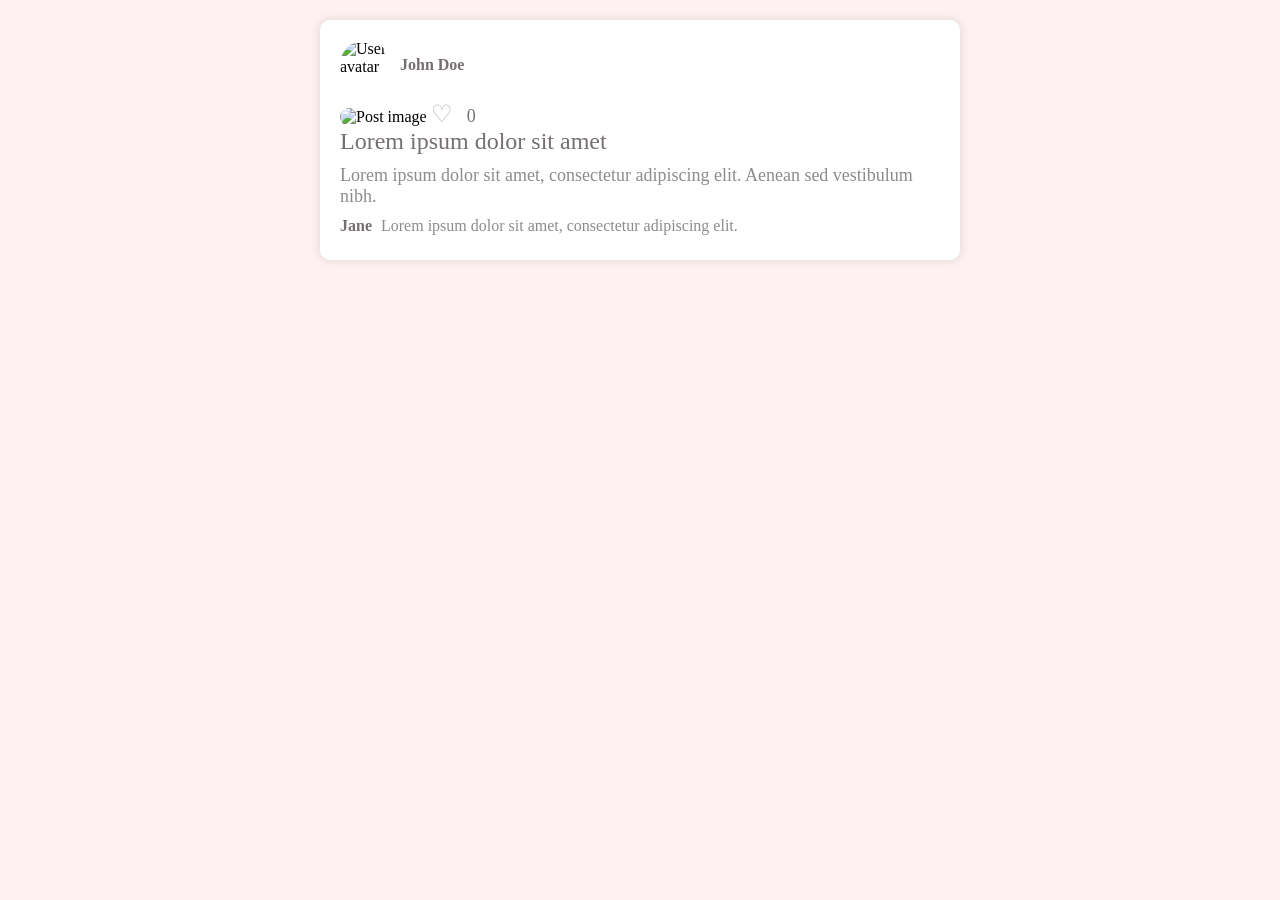
==== index.html @ b0bc1848 "調整為淡粉色風格" ====
<!DOCTYPE html>
<html>
<head>
	<title>帖子區塊</title>
	<meta name="viewport" content="width=device-width, initial-scale=1.0">
	<style type="text/css">
		body {
			background-color: #FDF1F1;
			margin: 0;
			padding: 0;
		}

		.post {
			margin: 20px auto;
			width: 90%;
			max-width: 600px;
			background-color: #FFFFFF;
			padding: 20px;
			border-radius: 10px;
			box-shadow: 0px 0px 10px 1px rgba(0,0,0,0.1);
		}

		.post img {
			max-width: 100%;
			height: auto;
			border-radius: 10px;
		}

		.post .user-info {
			display: flex;
			align-items: center;
			margin-bottom: 10px;
		}

		.post .user-info img {
			width: 50px;
			height: 50px;
			border-radius: 50%;
			margin-right: 10px;
		}

		.post .user-info .username {
			color: #756F72;
			font-weight: bold;
		}

		.post .like-btn {
			display: inline-block;
			cursor: pointer;
		}

		.post .like-btn .heart-icon {
			font-size: 24px;
			color: #B2B2B2;
		}

		.post .like-btn.liked .heart-icon {
			color: #FFB6C1;
		}

		.post .like-count {
			margin-left: 10px;
			font-size: 18px;
			color: #756F72;
		}

		.post .title {
			font-size: 24px;
			margin-bottom: 10px;
			color: #756F72;
		}

		.post .description {
			font-size: 18px;
			margin-bottom: 10px;
			color: #8F8A8E;
		}

		.post .comments {
			font-size: 16px;
		}

		.post .comments .comment {
			margin-bottom: 5px;
		}

		.post .comments .comment .comment-text {
			display: inline;
			color: #8F8A8E;
		}

		.post .comments .comment .comment-author {
			display: inline;
			margin-right: 5px;
			font-weight: bold;
			color: #756F72;
		}

		/* 添加媒體查詢以增加 body 的邊距 */
		@media (max-width: 768px) {
			body {
				padding: 0 20px;
			}
		}
	</style>
</head>
<body>
	<div class="post">
		<div class="user-info">
			<img src="https://via.placeholder.com/50x50" alt="User avatar">
			<span class="username">John Doe</span>
		</div>
		<img src="https://via.placeholder.com/600x400" alt="Post image">
		<div class="like-btn">
			<span class="heart-icon">&#9825;</span>
		</div>
	


		<span class="like-count">0</span>
		<div class="title">Lorem ipsum dolor sit amet</div>
		<div class="description">Lorem ipsum dolor sit amet, consectetur adipiscing elit. Aenean sed vestibulum nibh.
		</div>
		<div class="comments">
			<div class="comment">
				<span class="comment-author">Jane</span>
				<span class="comment-text">Lorem ipsum dolor sit amet, consectetur adipiscing elit.</span>
			</div>
		</div>
	</div>
	<script type="text/javascript">
		var likeBtn = document.querySelector('.like-btn');
		var likeCount = document.querySelector('.like-count');
		var isLiked = false;

		likeBtn.addEventListener('click', function () {
			if (isLiked) {
				likeBtn.classList.remove('liked');
				likeCount.textContent--;
			} else {
				likeBtn.classList.add('liked');
				likeCount.textContent++;
			}

			isLiked = !isLiked;
		});
	</script>

</body>

</html>
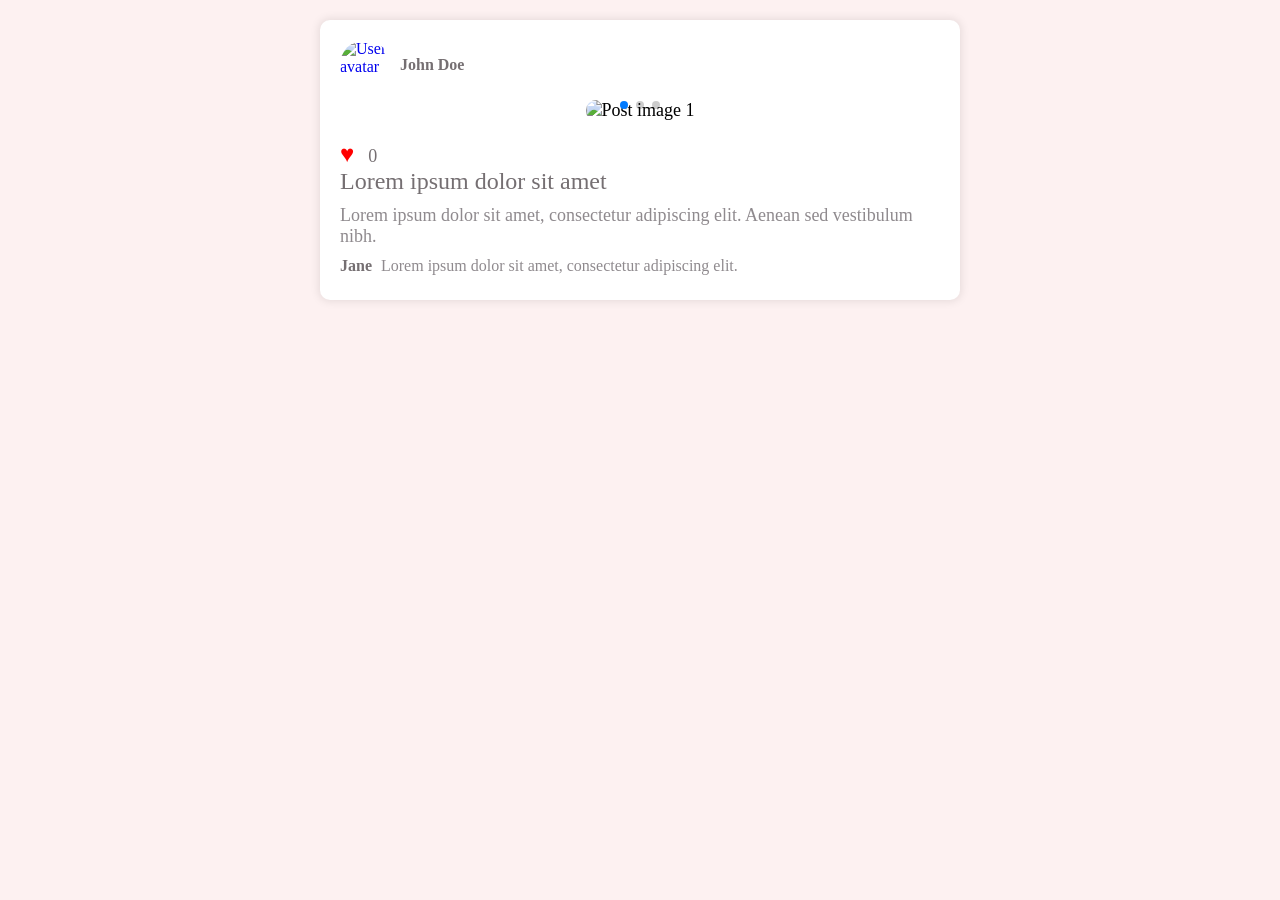
==== commit 8af390d5: "更新頁面新增樣式調整結構" ====
--- a/index.html
+++ b/index.html
@@ -1,151 +1,78 @@
 <!DOCTYPE html>
 <html>
+
 <head>
-	<title>帖子區塊</title>
-	<meta name="viewport" content="width=device-width, initial-scale=1.0">
-	<style type="text/css">
-		body {
-			background-color: #FDF1F1;
-			margin: 0;
-			padding: 0;
-		}
+    <title>帖子區塊</title>
+    <meta name="viewport" content="width=device-width, initial-scale=1.0">
+    <link rel="icon" href="https://instagram.com/static/images/ico/favicon-192.png/68d99ba29cc8.png" sizes="192x192">
+    <link rel="stylesheet" href="styles.css">
+    <!-- Swiper CSS -->
+    <link rel="stylesheet" href="https://unpkg.com/swiper/swiper-bundle.min.css" />
+    <!-- Swiper JavaScript -->
+    <script src="https://unpkg.com/swiper/swiper-bundle.min.js"></script>
+</head>
+<script>
+    document.addEventListener('DOMContentLoaded', function () {
+        var swiper = new Swiper('.swiper-container', {
+            navigation: {
+                nextEl: '.swiper-button-next',
+                prevEl: '.swiper-button-prev',
+            },
+            pagination: {
+                el: '.swiper-pagination',
+                clickable: true,
+            },
+        });
+    });
+</script>
 
-		.post {
-			margin: 20px auto;
-			width: 90%;
-			max-width: 600px;
-			background-color: #FFFFFF;
-			padding: 20px;
-			border-radius: 10px;
-			box-shadow: 0px 0px 10px 1px rgba(0,0,0,0.1);
-		}
+<body>
+    <div class="post">
+        <div class="user-info">
+            <a href="https://www.instagram.com/littlenewfriend/" target="_blank">
+                <img src="https://via.placeholder.com/50x50" alt="User avatar">
+                <span class="username">John Doe</span>
+            </a>
+        </div>
 
-		.post img {
-			max-width: 100%;
-			height: auto;
-			border-radius: 10px;
-		}
+        <!-- Swiper container -->
+        <div class="swiper-container">
+            <div class="swiper-wrapper">
+                <!-- Slide 1 -->
+                <div class="swiper-slide">
+                    <img src="https://via.placeholder.com/600x400" alt="Post image 1">
+                </div>
+                <!-- Slide 2 -->
+                <div class="swiper-slide">
+                    <img src="https://via.placeholder.com/600x400/FFCC00" alt="Post image 2">
+                </div>
+                <!-- Slide 3 -->
+                <div class="swiper-slide">
+                    <img src="https://via.placeholder.com/600x400/339966" alt="Post image 3">
+                </div>
+            </div>
+        </div>
+        <!-- Pagination Container -->
+        <div class="pagination-container" style="position: relative;">
+            <!-- Pagination -->
+            <div class="swiper-pagination"></div>
+        </div>
 
-		.post .user-info {
-			display: flex;
-			align-items: center;
-			margin-bottom: 10px;
-		}
-
-		.post .user-info img {
-			width: 50px;
-			height: 50px;
-			border-radius: 50%;
-			margin-right: 10px;
-		}
-
-		.post .user-info .username {
-			color: #756F72;
-			font-weight: bold;
-		}
-
-		.post .like-btn {
-			display: inline-block;
-			cursor: pointer;
-		}
-
-		.post .like-btn .heart-icon {
-			font-size: 24px;
-			color: #B2B2B2;
-		}
-
-		.post .like-btn.liked .heart-icon {
-			color: #FFB6C1;
-		}
-
-		.post .like-count {
-			margin-left: 10px;
-			font-size: 18px;
-			color: #756F72;
-		}
-
-		.post .title {
-			font-size: 24px;
-			margin-bottom: 10px;
-			color: #756F72;
-		}
-
-		.post .description {
-			font-size: 18px;
-			margin-bottom: 10px;
-			color: #8F8A8E;
-		}
-
-		.post .comments {
-			font-size: 16px;
-		}
-
-		.post .comments .comment {
-			margin-bottom: 5px;
-		}
-
-		.post .comments .comment .comment-text {
-			display: inline;
-			color: #8F8A8E;
-		}
-
-		.post .comments .comment .comment-author {
-			display: inline;
-			margin-right: 5px;
-			font-weight: bold;
-			color: #756F72;
-		}
-
-		/* 添加媒體查詢以增加 body 的邊距 */
-		@media (max-width: 768px) {
-			body {
-				padding: 0 20px;
-			}
-		}
-	</style>
-</head>
-<body>
-	<div class="post">
-		<div class="user-info">
-			<img src="https://via.placeholder.com/50x50" alt="User avatar">
-			<span class="username">John Doe</span>
-		</div>
-		<img src="https://via.placeholder.com/600x400" alt="Post image">
-		<div class="like-btn">
-			<span class="heart-icon">&#9825;</span>
-		</div>
-	
-
-
-		<span class="like-count">0</span>
-		<div class="title">Lorem ipsum dolor sit amet</div>
-		<div class="description">Lorem ipsum dolor sit amet, consectetur adipiscing elit. Aenean sed vestibulum nibh.
-		</div>
-		<div class="comments">
-			<div class="comment">
-				<span class="comment-author">Jane</span>
-				<span class="comment-text">Lorem ipsum dolor sit amet, consectetur adipiscing elit.</span>
-			</div>
-		</div>
-	</div>
-	<script type="text/javascript">
-		var likeBtn = document.querySelector('.like-btn');
-		var likeCount = document.querySelector('.like-count');
-		var isLiked = false;
-
-		likeBtn.addEventListener('click', function () {
-			if (isLiked) {
-				likeBtn.classList.remove('liked');
-				likeCount.textContent--;
-			} else {
-				likeBtn.classList.add('liked');
-				likeCount.textContent++;
-			}
-
-			isLiked = !isLiked;
-		});
-	</script>
-
+        <div class="like-btn" style="position: relative;">
+            <span class="heart-icon" style="color: red;">&#9829;</span>
+        </div>
+        <span class="like-count">0</span>
+        <div class="title">Lorem ipsum dolor sit amet</div>
+        <div class="description">Lorem ipsum dolor sit amet, consectetur adipiscing elit. Aenean sed vestibulum nibh.
+        </div>
+        <div class="comments">
+            <div class="comment">
+                <span class="comment-author">Jane</span>
+                <span class="comment-text">Lorem ipsum dolor sit amet, consectetur adipiscing elit.</span>
+            </div>
+        </div>
+    </div>
+    <script src="scripts.js"></script>
 </body>
 
-</html>+</html>
--- a/styles.css
+++ b/styles.css
@@ -0,0 +1,182 @@
+body {
+    background-color: #FDF1F1;
+    margin: 0;
+    padding: 0;
+}
+
+.post {
+    margin: 20px auto;
+    width: 90%;
+    max-width: 600px;
+    background-color: #FFFFFF;
+    padding: 20px;
+    border-radius: 10px;
+    box-shadow: 0px 0px 10px 1px rgba(0,0,0,0.1);
+}
+
+.post img {
+    max-width: 100%;
+    height: auto;
+    border-radius: 10px;
+}
+
+.post .user-info {
+    display: flex;
+    align-items: center;
+    margin-bottom: 10px;
+}
+
+.post .user-info a {
+    display: flex;
+    align-items: center;
+    text-decoration: none;
+}
+
+.post .user-info img {
+    width: 50px;
+    height: 50px;
+    border-radius: 50%;
+    margin-right: 10px;
+}
+
+.post .user-info .username {
+    color: #756F72;
+    font-weight: bold;
+    text-decoration: none; /* 移除底線 */
+}
+
+.post .like-btn {
+    display: inline-block;
+    cursor: pointer;
+}
+
+.post .like-btn .heart-icon {
+    font-size: 24px;
+    color: red;
+}
+
+.post .like-count {
+    margin-left: 10px;
+    font-size: 18px;
+    color: #756F72;
+}
+
+.post .title {
+    font-size: 24px;
+    margin-bottom: 10px;
+    color: #756F72;
+}
+
+.post .description {
+    font-size: 18px;
+    margin-bottom: 10px;
+    color: #8F8A8E;
+}
+
+.post .comments {
+    font-size: 16px;
+}
+
+.post .comments .comment {
+    margin-bottom: 5px;
+}
+
+.post .comments .comment .comment-text {
+    display: inline;
+    color: #8F8A8E;
+}
+
+.post .comments .comment .comment-author {
+    display: inline;
+    margin-right: 5px;
+    font-weight: bold;
+    color: #756F72;
+}
+/* 添加媒體查詢以增加 body 的邊距 */
+@media (max-width: 768px) {
+    body {
+        padding: 0 20px;
+    }
+}
+
+@keyframes plusOne {
+    0% {
+        transform: translateY(0);
+        opacity: 1;
+    }
+    100% {
+        transform: translateY(-20px);
+        opacity: 0;
+    }
+}
+
+.plus-one {
+    position: absolute;
+    font-size: 16px;
+    color: #FF8A80;
+    animation: plusOne 1s ease-out;
+}
+
+/* Swiper styles */
+.swiper-container {
+    width: 100%;
+    height: 100%;
+    margin-bottom: 20px;
+  }
+  
+  .swiper-slide {
+    text-align: center;
+    font-size: 18px;
+    background: #fff;
+    /* Center slide image */
+    display: flex;
+    justify-content: center;
+    align-items: center;
+  }
+  
+  .swiper-slide img {
+    max-width: 100%;
+    height: auto;
+    border-radius: 10px;
+  }
+  
+  .swiper-button-next,
+  .swiper-button-prev {
+    color: #756F72;
+  }
+
+  .post .swiper-container {
+    overflow: hidden;
+    border-radius: 10px;
+  }
+
+  /* Swiper 分頁器樣式 */
+.swiper-pagination {
+    position: absolute;
+    bottom: 10px;
+    left: 0;
+    right: 0;
+    text-align: center;
+  }
+  .swiper-pagination-bullet {
+    display: inline-block;
+    width: 8px;
+    height: 8px;
+    background-color: #aaa;
+    border-radius: 50%;
+    margin: 0 4px;
+    cursor: pointer;
+  }
+  .swiper-pagination-bullet-active {
+    background-color: #555;
+  }
+
+  .swiper-wrapper-container {
+    position: relative;
+  }
+    
+  
+  .swiper-pagination {
+    text-align: center;
+    margin-bottom: 20px;
+  }
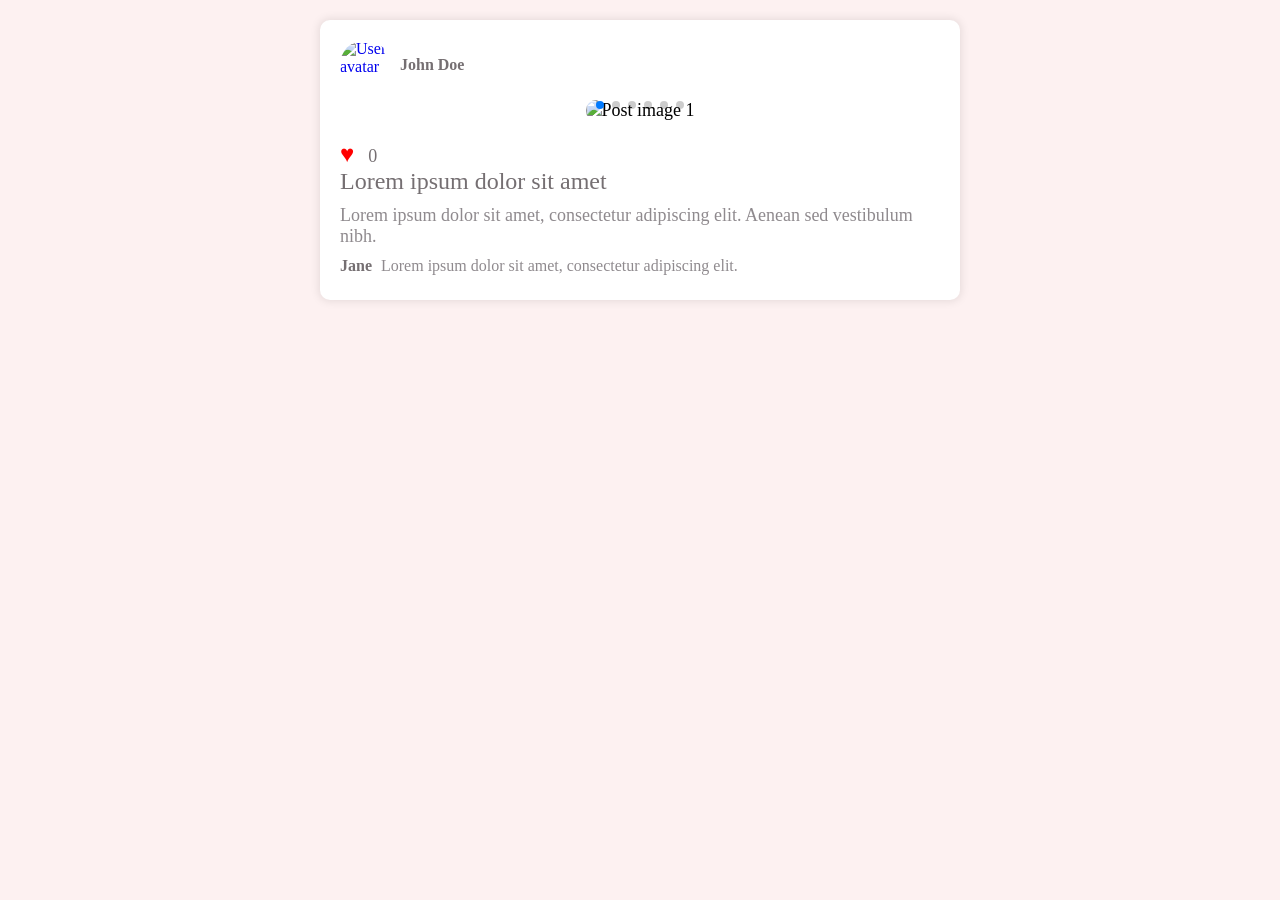
==== commit 2c7ca550: "新增圖片" ====
--- a/index.html
+++ b/index.html
@@ -50,6 +50,18 @@
                 <div class="swiper-slide">
                     <img src="https://via.placeholder.com/600x400/339966" alt="Post image 3">
                 </div>
+				<!-- Slide 4 -->
+                <div class="swiper-slide">
+                    <img src="https://via.placeholder.com/600x400/FFC0CB" alt="Post image 4">
+                </div>
+				<!-- Slide 5 -->
+                <div class="swiper-slide">
+                    <img src="https://via.placeholder.com/600x400/FFFFFF" alt="Post image 5">
+                </div>
+				<!-- Slide 6 -->
+                <div class="swiper-slide">
+                    <img src="https://via.placeholder.com/600x400/44FF66" alt="Post image 6">
+                </div>
             </div>
         </div>
         <!-- Pagination Container -->
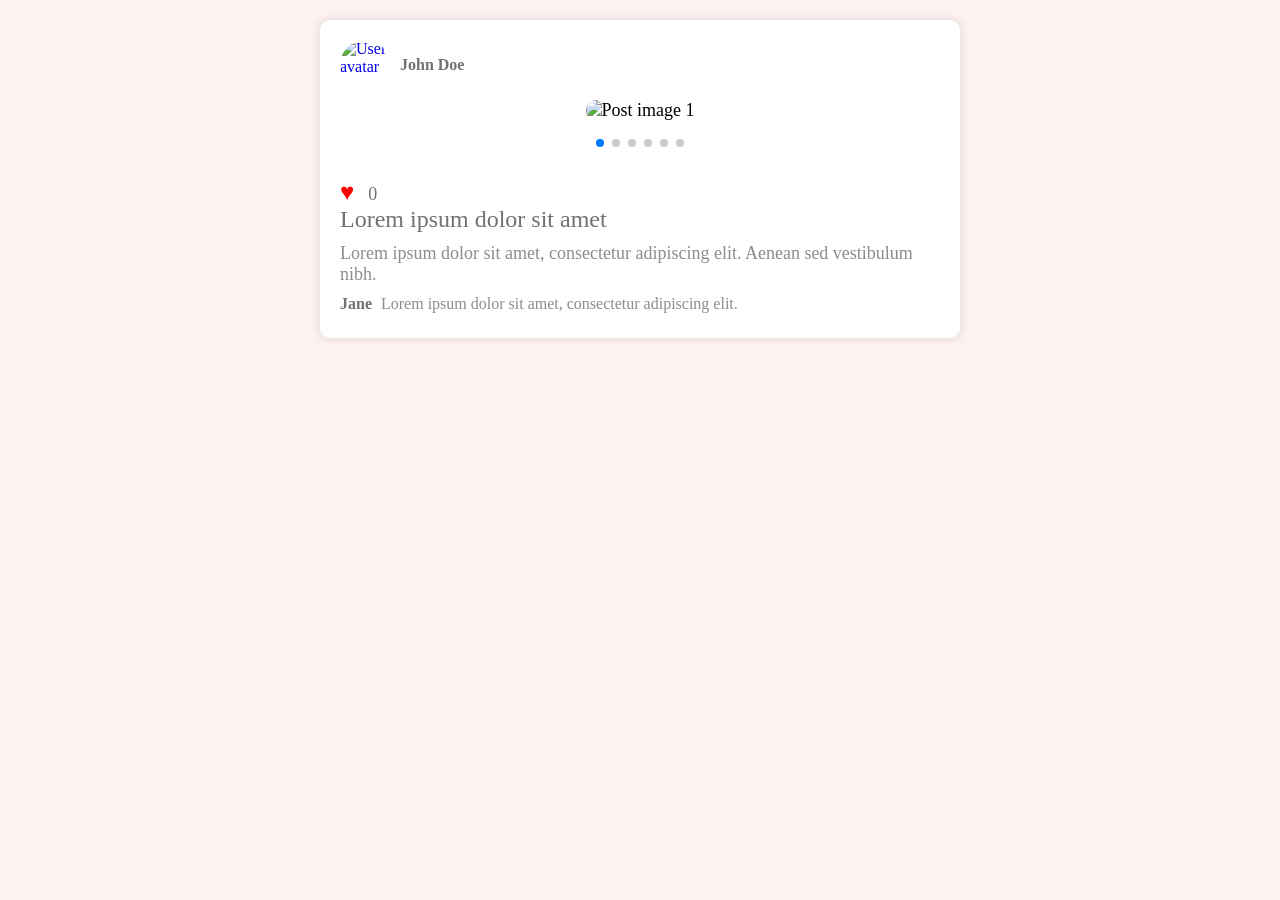
==== commit a13724a9: "調整分頁器位置" ====
--- a/index.html
+++ b/index.html
@@ -65,9 +65,9 @@
             </div>
         </div>
         <!-- Pagination Container -->
-        <div class="pagination-container" style="position: relative;">
+        <div class="pagination-container">
             <!-- Pagination -->
-            <div class="swiper-pagination"></div>
+            <div class="swiper-pagination" style="position: relative;"></div>
         </div>
 
         <div class="like-btn" style="position: relative;">
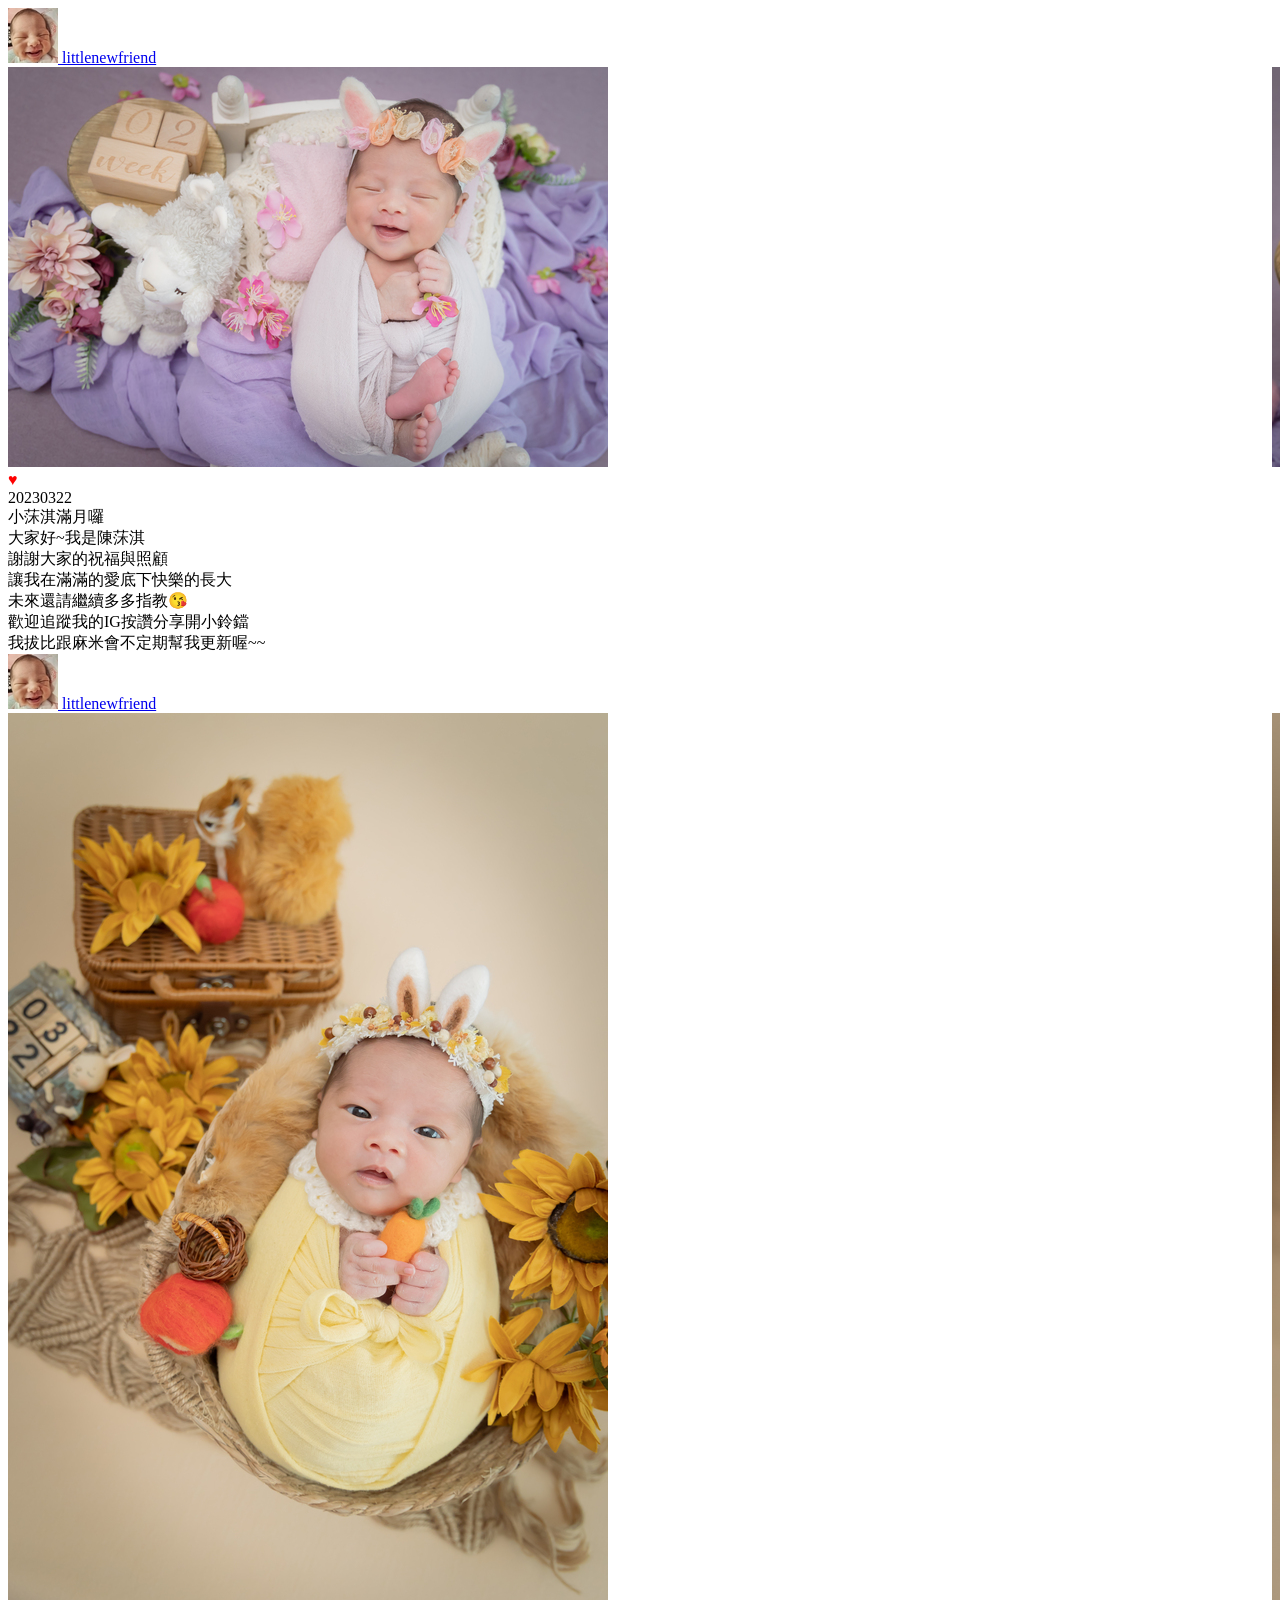
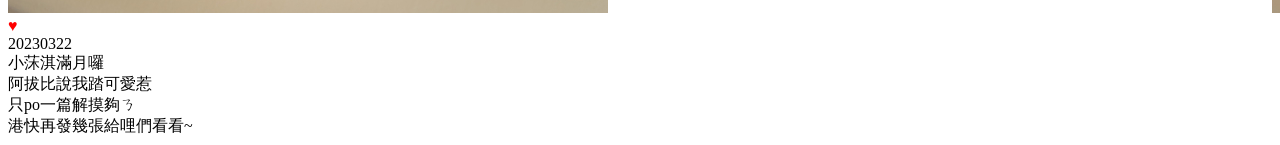
==== commit cc155628: "調整樣式，新增第二篇，上傳照片" ====
--- a/index.html
+++ b/index.html
@@ -2,16 +2,16 @@
 <html>
 
 <head>
-    <title>帖子區塊</title>
+    <title>小麻吉滿月囉</title>
     <meta name="viewport" content="width=device-width, initial-scale=1.0">
     <link rel="icon" href="https://instagram.com/static/images/ico/favicon-192.png/68d99ba29cc8.png" sizes="192x192">
-    <link rel="stylesheet" href="styles.css">
+    <link rel="stylesheet" href="styles-gpt.css">
     <!-- Swiper CSS -->
     <link rel="stylesheet" href="https://unpkg.com/swiper/swiper-bundle.min.css" />
     <!-- Swiper JavaScript -->
     <script src="https://unpkg.com/swiper/swiper-bundle.min.js"></script>
 </head>
-<script>
+<!--script>
     document.addEventListener('DOMContentLoaded', function () {
         var swiper = new Swiper('.swiper-container', {
             navigation: {
@@ -24,67 +24,107 @@
             },
         });
     });
-</script>
+</script-->
 
 <body>
     <div class="post">
         <div class="user-info">
             <a href="https://www.instagram.com/littlenewfriend/" target="_blank">
-                <img src="https://via.placeholder.com/50x50" alt="User avatar">
-                <span class="username">John Doe</span>
+                <img src="rsz_1680097473753.jpeg" alt="User avatar">
+                <span class="username">littlenewfriend</span>
             </a>
         </div>
 
         <!-- Swiper container -->
-        <div class="swiper-container">
+        <div class="swiper-container-1">
             <div class="swiper-wrapper">
                 <!-- Slide 1 -->
                 <div class="swiper-slide">
-                    <img src="https://via.placeholder.com/600x400" alt="Post image 1">
+                    <img src="3S9A7386.jpg" alt="Post image 1">
                 </div>
                 <!-- Slide 2 -->
                 <div class="swiper-slide">
-                    <img src="https://via.placeholder.com/600x400/FFCC00" alt="Post image 2">
+                    <img src="3S9A7431.jpg" alt="Post image 2">
                 </div>
                 <!-- Slide 3 -->
                 <div class="swiper-slide">
-                    <img src="https://via.placeholder.com/600x400/339966" alt="Post image 3">
-                </div>
-				<!-- Slide 4 -->
-                <div class="swiper-slide">
-                    <img src="https://via.placeholder.com/600x400/FFC0CB" alt="Post image 4">
-                </div>
-				<!-- Slide 5 -->
-                <div class="swiper-slide">
-                    <img src="https://via.placeholder.com/600x400/FFFFFF" alt="Post image 5">
-                </div>
-				<!-- Slide 6 -->
-                <div class="swiper-slide">
-                    <img src="https://via.placeholder.com/600x400/44FF66" alt="Post image 6">
+                    <img src="3S9A7584.jpg" alt="Post image 3">
                 </div>
             </div>
         </div>
         <!-- Pagination Container -->
-        <div class="pagination-container">
+        <div class="pagination-container-1">
             <!-- Pagination -->
-            <div class="swiper-pagination" style="position: relative;"></div>
+            <div class="swiper-pagination-1" style="position: relative;"></div>
         </div>
 
         <div class="like-btn" style="position: relative;">
             <span class="heart-icon" style="color: red;">&#9829;</span>
         </div>
-        <span class="like-count">0</span>
-        <div class="title">Lorem ipsum dolor sit amet</div>
-        <div class="description">Lorem ipsum dolor sit amet, consectetur adipiscing elit. Aenean sed vestibulum nibh.
+        <span class="like-count">20230322</span>
+        <div class="title">小莯淇滿月囉</div>
+        <div class="description">大家好~我是陳莯淇<br>
+			謝謝大家的祝福與照顧<br>
+			讓我在滿滿的愛底下快樂的長大<br>
+			未來還請繼續多多指教😘<br>
+			歡迎追蹤我的IG按讚分享開小鈴鐺<br>
+			我拔比跟麻米會不定期幫我更新喔~~
         </div>
-        <div class="comments">
+        <!--div class="comments">
             <div class="comment">
                 <span class="comment-author">Jane</span>
                 <span class="comment-text">Lorem ipsum dolor sit amet, consectetur adipiscing elit.</span>
             </div>
+        </div-->
+    </div>
+    <div class="post">
+        <div class="user-info">
+            <a href="https://www.instagram.com/littlenewfriend/" target="_blank">
+                <img src="rsz_1680097473753.jpeg" alt="User avatar">
+                <span class="username">littlenewfriend</span>
+            </a>
         </div>
+
+        <!-- Swiper container -->
+        <div class="swiper-container-2">
+            <div class="swiper-wrapper">
+                <!-- Slide 1 -->
+                <div class="swiper-slide">
+                    <img src="3S9A7454.jpg" alt="Post image 1">
+                </div>
+                <!-- Slide 2 -->
+                <div class="swiper-slide">
+                    <img src="3S9A7518.jpg" alt="Post image 2">
+                </div>
+                <!-- Slide 3 -->
+                <div class="swiper-slide">
+                    <img src="3S9A7546.jpg" alt="Post image 3">
+                </div>
+            </div>
+        </div>
+    
+        <!-- Pagination Container -->
+        <div class="pagination-container-2">
+            <div class="swiper-pagination-2" style="position: relative;"></div>
+        </div>
+
+        <div class="like-btn" style="position: relative;">
+            <span class="heart-icon" style="color: red;">&#9829;</span>
+        </div>
+        <span class="like-count">20230322</span>
+        <div class="title">小莯淇滿月囉</div>
+        <div class="description">阿拔比說我踏可愛惹<br>
+			只po一篇解摸夠ㄋ<br>
+			港快再發幾張給哩們看看~
+        </div>
+        <!--div class="comments">
+            <div class="comment">
+                <span class="comment-author">Jane</span>
+                <span class="comment-text">Lorem ipsum dolor sit amet, consectetur adipiscing elit.</span>
+            </div>
+        </div-->
     </div>
-    <script src="scripts.js"></script>
+    <script src="scripts-gpt.js"></script>
 </body>
 
 </html>
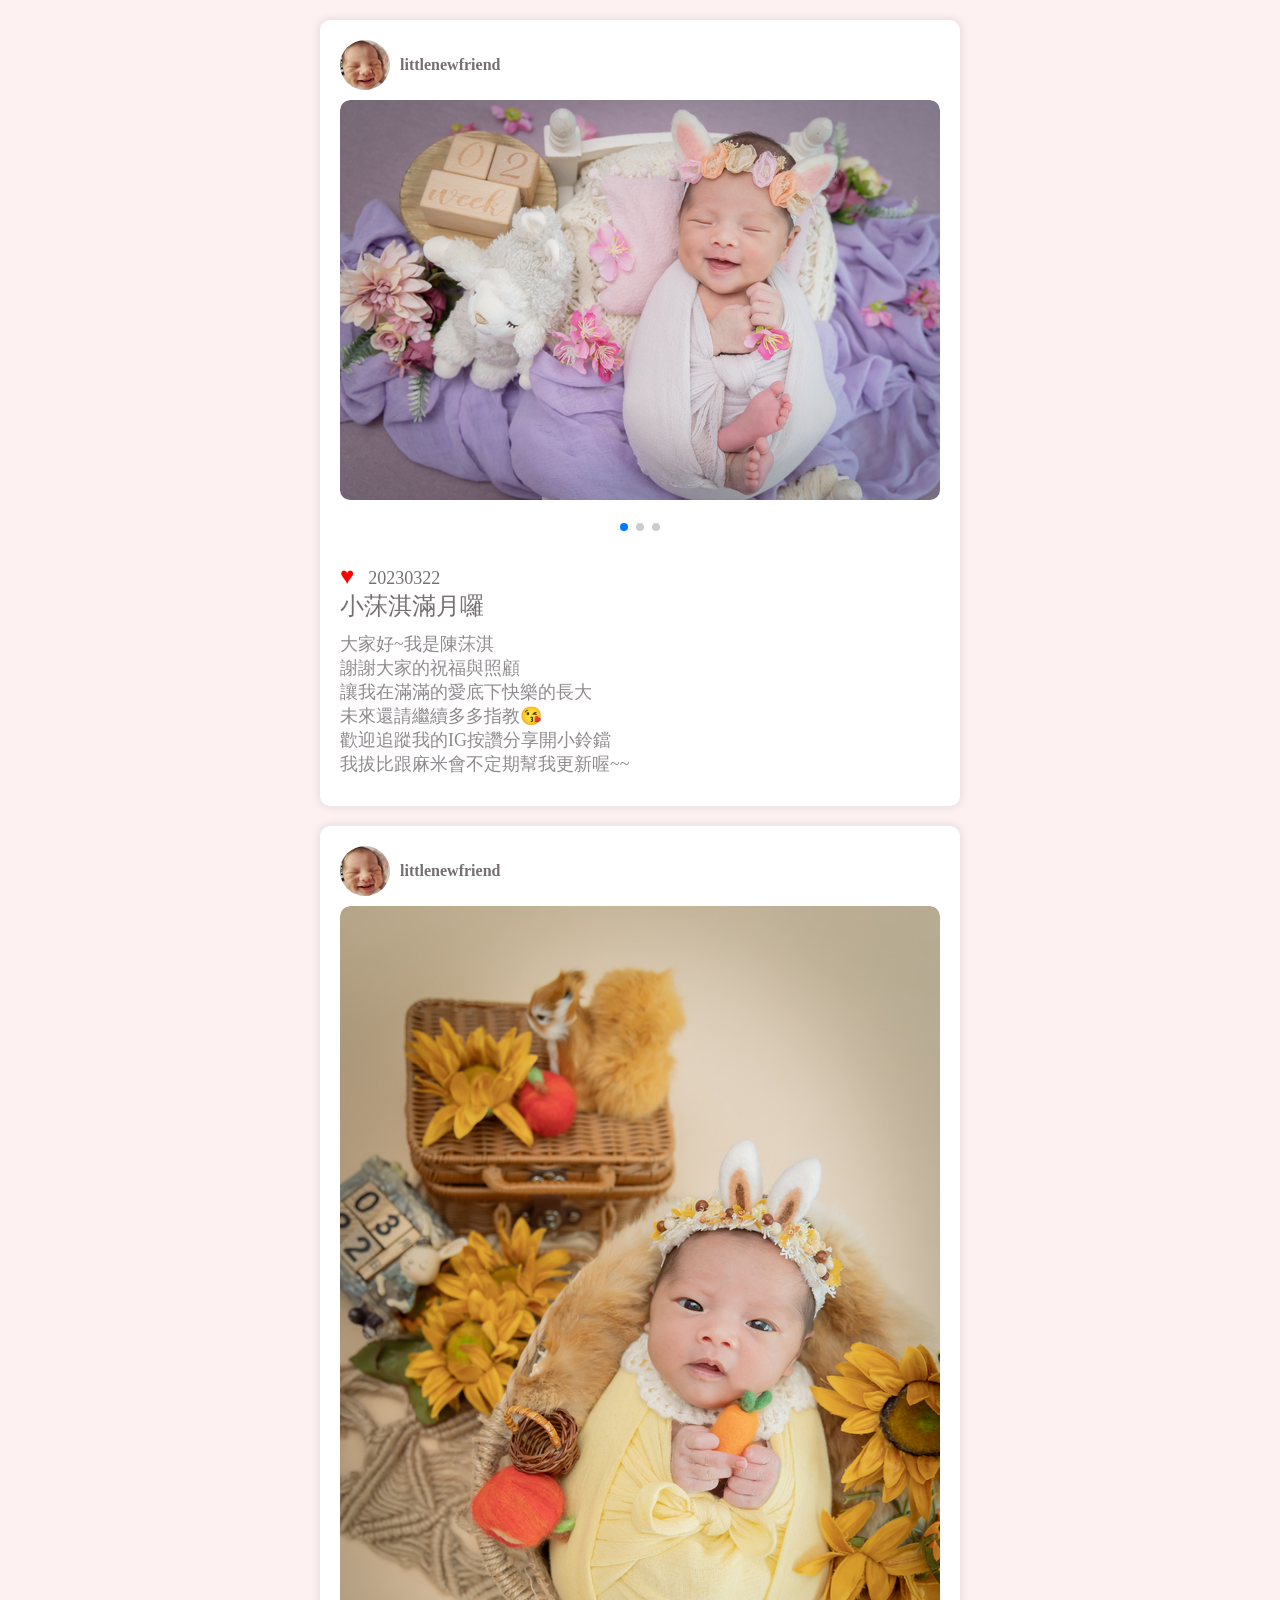
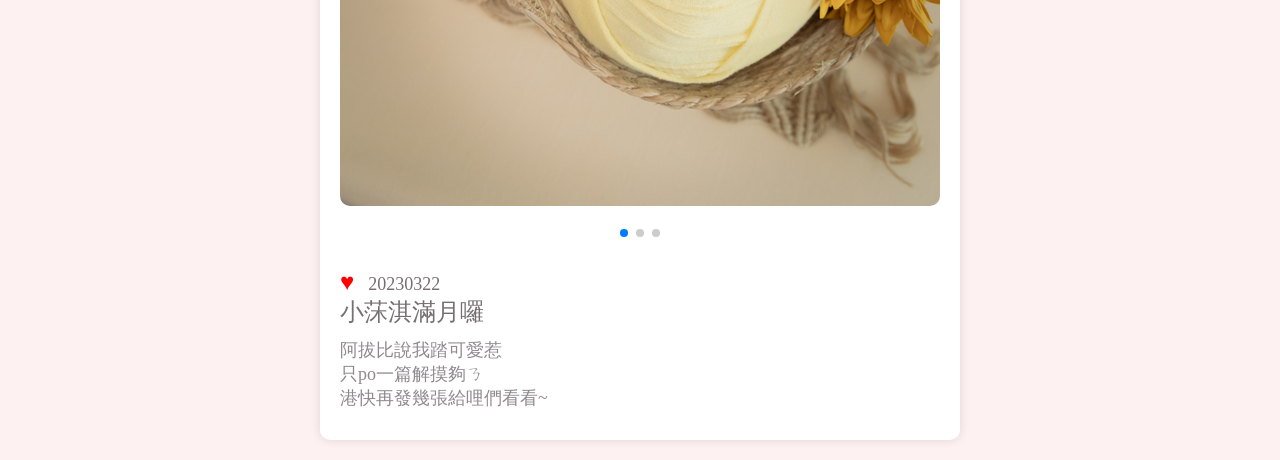
==== commit 96480d1c: "更新html" ====
--- a/index.html
+++ b/index.html
@@ -5,7 +5,7 @@
     <title>小麻吉滿月囉</title>
     <meta name="viewport" content="width=device-width, initial-scale=1.0">
     <link rel="icon" href="https://instagram.com/static/images/ico/favicon-192.png/68d99ba29cc8.png" sizes="192x192">
-    <link rel="stylesheet" href="styles-gpt.css">
+    <link rel="stylesheet" href="styles.css">
     <!-- Swiper CSS -->
     <link rel="stylesheet" href="https://unpkg.com/swiper/swiper-bundle.min.css" />
     <!-- Swiper JavaScript -->
@@ -124,7 +124,7 @@
             </div>
         </div-->
     </div>
-    <script src="scripts-gpt.js"></script>
+    <script src="scripts.js"></script>
 </body>
 
 </html>
--- a/styles.css
+++ b/styles.css
@@ -0,0 +1,212 @@
+body {
+    background-color: #FDF1F1;
+    margin: 0;
+    padding: 0;
+}
+
+.post {
+    margin: 20px auto;
+    width: 90%;
+    max-width: 600px;
+    background-color: #FFFFFF;
+    padding: 20px;
+    border-radius: 10px;
+    box-shadow: 0px 0px 10px 1px rgba(0,0,0,0.1);
+}
+
+.post img {
+    max-width: 100%;
+    height: auto;
+    border-radius: 10px;
+}
+
+.post .user-info {
+    display: flex;
+    align-items: center;
+    margin-bottom: 10px;
+}
+
+.post .user-info a {
+    display: flex;
+    align-items: center;
+    text-decoration: none;
+}
+
+.post .user-info img {
+    width: 50px;
+    height: 50px;
+    border-radius: 50%;
+    margin-right: 10px;
+}
+
+.post .user-info .username {
+    color: #756F72;
+    font-weight: bold;
+    text-decoration: none; /* 移除底線 */
+}
+
+.post .like-btn {
+    display: inline-block;
+    cursor: pointer;
+}
+
+.post .like-btn .heart-icon {
+    font-size: 24px;
+    color: red;
+}
+
+.post .like-count {
+    margin-left: 10px;
+    font-size: 18px;
+    color: #756F72;
+}
+
+.post .title {
+    font-size: 24px;
+    margin-bottom: 10px;
+    color: #756F72;
+}
+
+.post .description {
+    font-size: 18px;
+    margin-bottom: 10px;
+    color: #8F8A8E;
+}
+
+.post .comments {
+    font-size: 16px;
+}
+
+.post .comments .comment {
+    margin-bottom: 5px;
+}
+
+.post .comments .comment .comment-text {
+    display: inline;
+    color: #8F8A8E;
+}
+
+.post .comments .comment .comment-author {
+    display: inline;
+    margin-right: 5px;
+    font-weight: bold;
+    color: #756F72;
+}
+/* 添加媒體查詢以增加 body 的邊距 */
+@media (max-width: 768px) {
+    body {
+        padding: 0 20px;
+    }
+}
+
+@keyframes plusOne {
+    0% {
+        transform: translateY(0);
+        opacity: 1;
+    }
+    100% {
+        transform: translateY(-20px);
+        opacity: 0;
+    }
+}
+
+.plus-one {
+    position: absolute;
+    font-size: 16px;
+    color: #FF8A80;
+    animation: plusOne 1s ease-out;
+}
+
+/* Swiper styles */
+.swiper-container-1 {
+    width: 100%;
+    height: 100%;
+    margin-bottom: 20px;
+  }
+  .swiper-container-2 {
+    width: 100%;
+    height: 100%;
+    margin-bottom: 20px;
+  }
+  
+  .swiper-slide {
+    text-align: center;
+    font-size: 18px;
+    background: #fff;
+    /* Center slide image */
+    display: flex;
+    justify-content: center;
+    align-items: center;
+  }
+  
+  .swiper-slide img {
+    max-width: 100%;
+    height: auto;
+    border-radius: 10px;
+  }
+  
+  .swiper-button-next,
+  .swiper-button-prev {
+    color: #756F72;
+  }
+
+  .post .swiper-container-1 {
+    overflow: hidden;
+    border-radius: 10px;
+  }
+
+  /* Swiper 分頁器樣式 */
+.swiper-pagination {
+    position: absolute;
+    bottom: 10px;
+    left: 0;
+    right: 0;
+    text-align: center;
+  }
+  .swiper-pagination-bullet {
+    display: inline-block;
+    width: 8px;
+    height: 8px;
+    background-color: #aaa;
+    border-radius: 50%;
+    margin: 0 4px;
+    cursor: pointer;
+  }
+  .swiper-pagination-bullet-active {
+    background-color: #555;
+  }
+
+  .swiper-wrapper-container {
+    position: relative;
+  }
+    
+  
+  .swiper-pagination-1 {
+    text-align: center;
+  }
+
+  .swiper-pagination-2 {
+    text-align: center;
+  }
+
+  .post .swiper-container-2 {
+    overflow: hidden;
+    border-radius: 10px;
+}
+
+
+/* ... 其他CSS代码保持不变 ... */
+
+  
+  .pagination-container-1 {
+    position: relative;
+    margin-bottom: 20px;
+  }
+  
+  .pagination-container-2 {
+    position: relative;
+    margin-bottom: 20px;
+  }
+
+  
+  
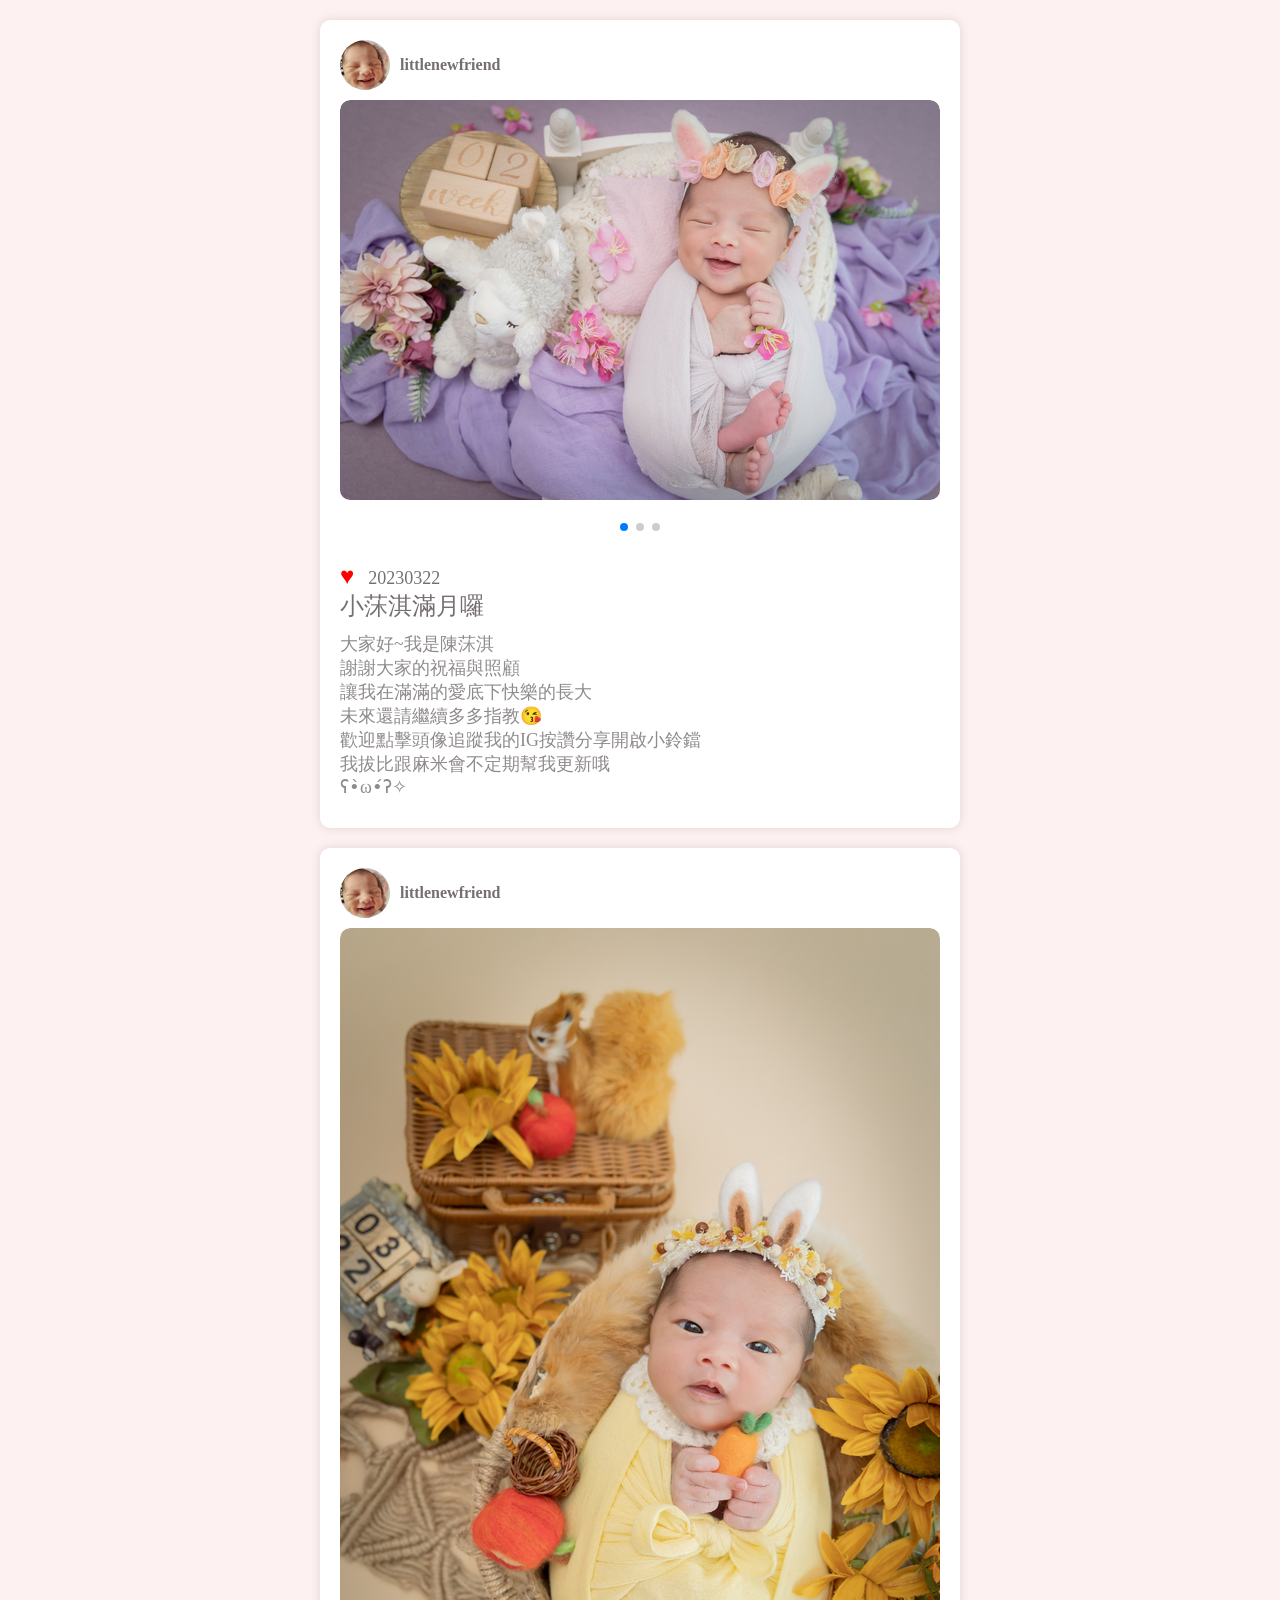
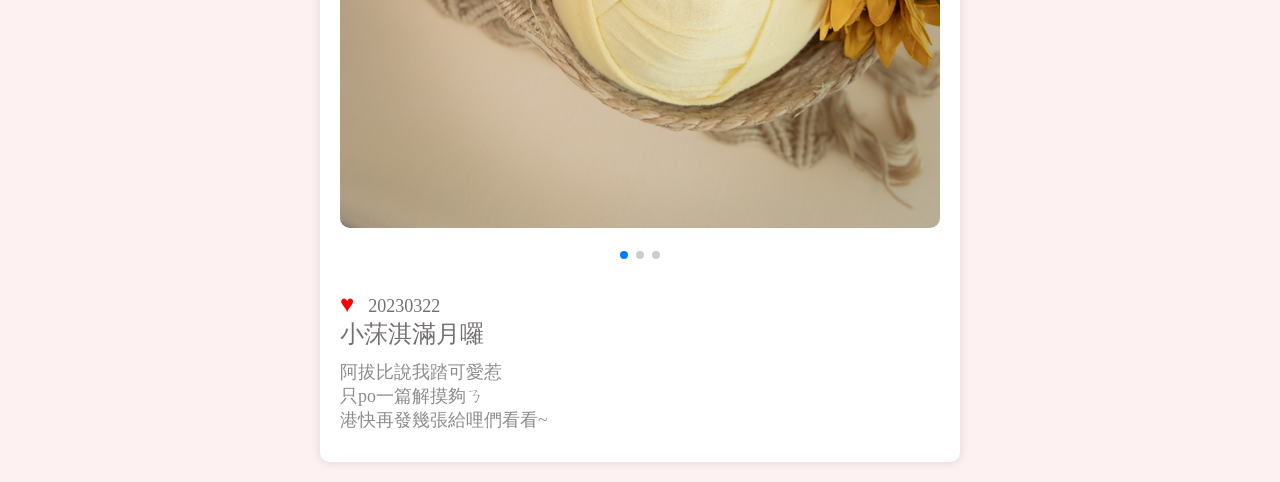
==== commit 3662f28c: "調整文案" ====
--- a/index.html
+++ b/index.html
@@ -67,8 +67,8 @@
 			謝謝大家的祝福與照顧<br>
 			讓我在滿滿的愛底下快樂的長大<br>
 			未來還請繼續多多指教😘<br>
-			歡迎追蹤我的IG按讚分享開小鈴鐺<br>
-			我拔比跟麻米會不定期幫我更新喔~~
+			歡迎點擊頭像追蹤我的IG按讚分享開啟小鈴鐺<br>
+			我拔比跟麻米會不定期幫我更新哦<br>ʕ•̀ω•́ʔ✧
         </div>
         <!--div class="comments">
             <div class="comment">
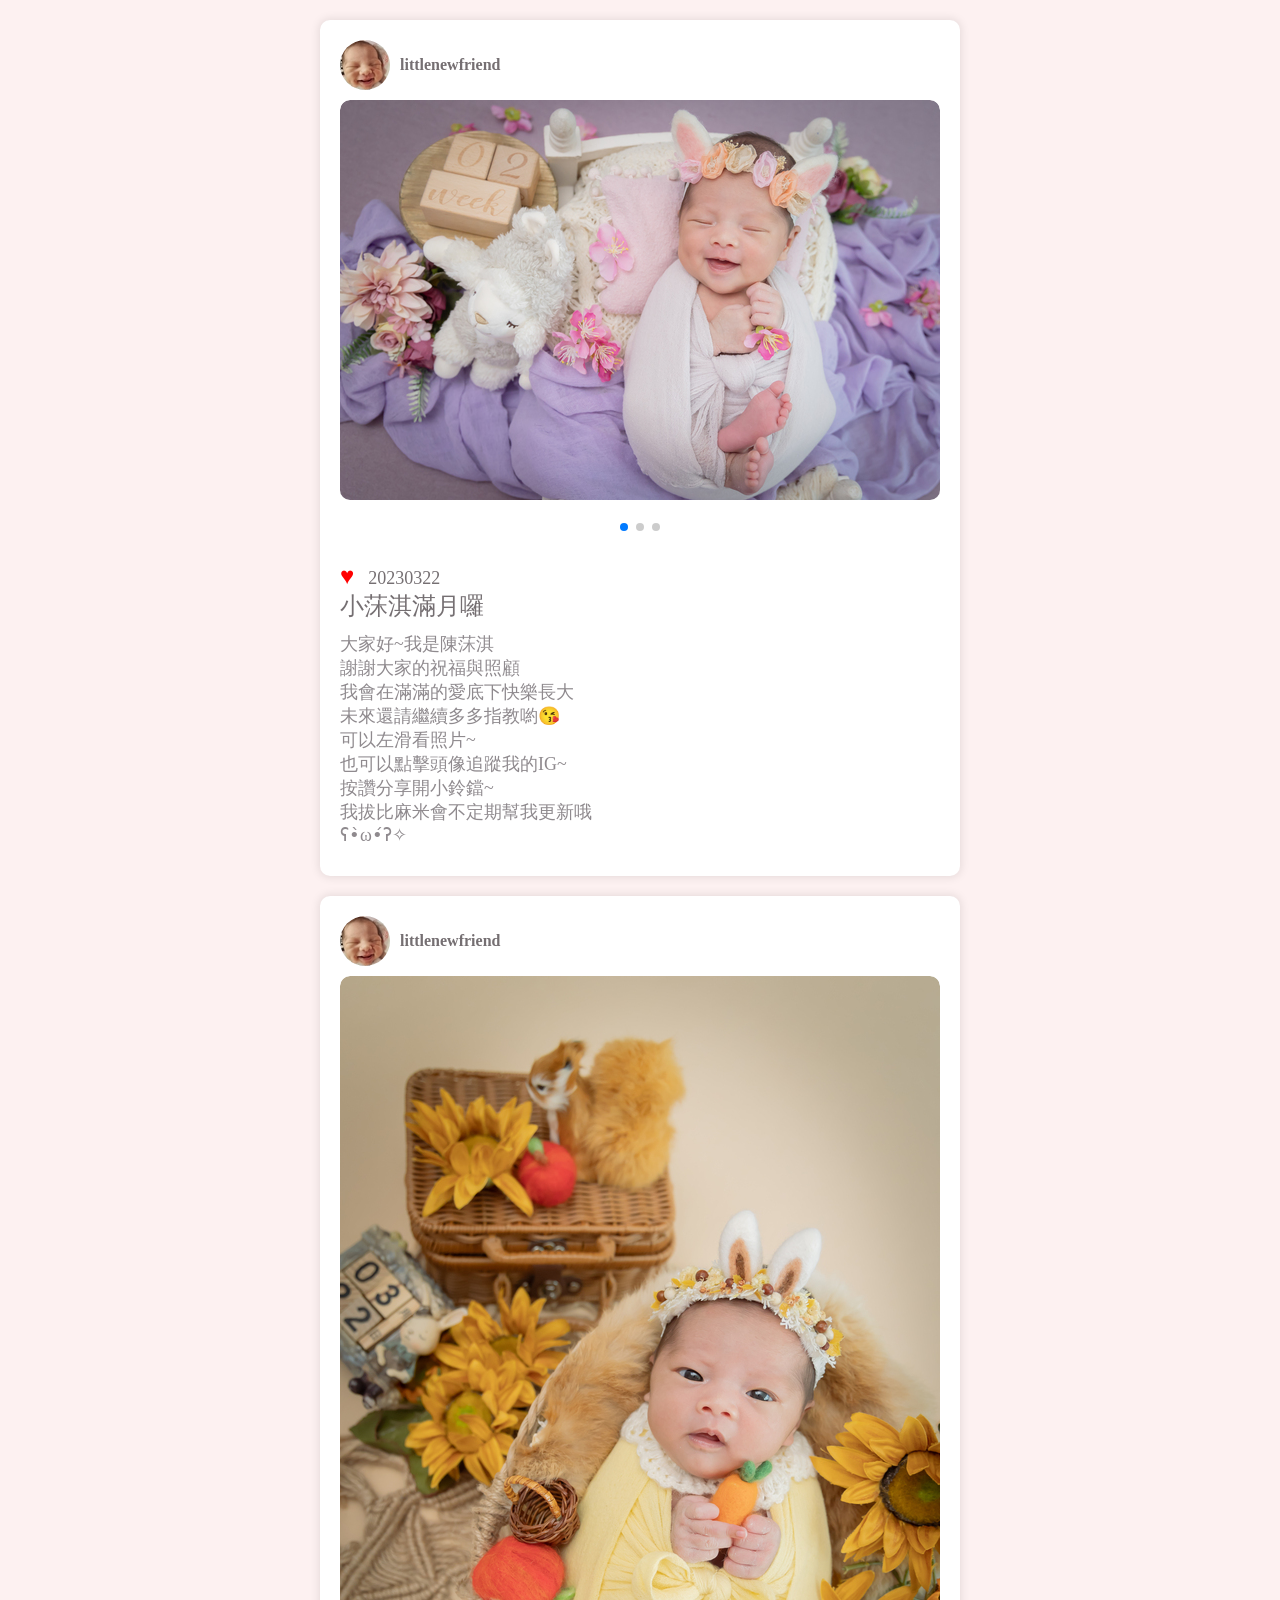
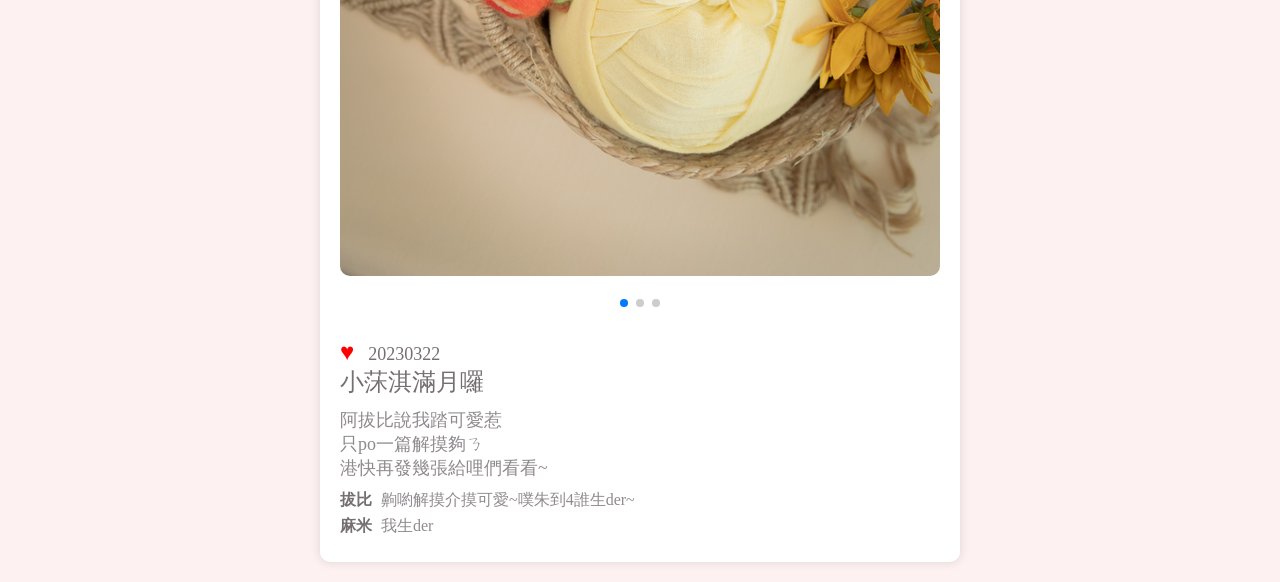
==== commit 70c07476: "更新文案" ====
--- a/index.html
+++ b/index.html
@@ -65,10 +65,13 @@
         <div class="title">小莯淇滿月囉</div>
         <div class="description">大家好~我是陳莯淇<br>
 			謝謝大家的祝福與照顧<br>
-			讓我在滿滿的愛底下快樂的長大<br>
-			未來還請繼續多多指教😘<br>
-			歡迎點擊頭像追蹤我的IG按讚分享開啟小鈴鐺<br>
-			我拔比跟麻米會不定期幫我更新哦<br>ʕ•̀ω•́ʔ✧
+			我會在滿滿的愛底下快樂長大<br>
+			未來還請繼續多多指教喲😘<br>
+			可以左滑看照片~<br>
+			也可以點擊頭像追蹤我的IG~<br>
+			按讚分享開小鈴鐺~<br>
+			我拔比麻米會不定期幫我更新哦<br>
+			ʕ•̀ω•́ʔ✧
         </div>
         <!--div class="comments">
             <div class="comment">
@@ -117,12 +120,16 @@
 			只po一篇解摸夠ㄋ<br>
 			港快再發幾張給哩們看看~
         </div>
-        <!--div class="comments">
+        <div class="comments">
             <div class="comment">
-                <span class="comment-author">Jane</span>
-                <span class="comment-text">Lorem ipsum dolor sit amet, consectetur adipiscing elit.</span>
+                <span class="comment-author">拔比</span>
+                <span class="comment-text">齁喲解摸介摸可愛~噗朱到4誰生der~</span>
             </div>
-        </div-->
+			<div class="comment">
+                <span class="comment-author">麻米</span>
+                <span class="comment-text">我生der</span>
+            </div>
+        </div>
     </div>
     <script src="scripts.js"></script>
 </body>
